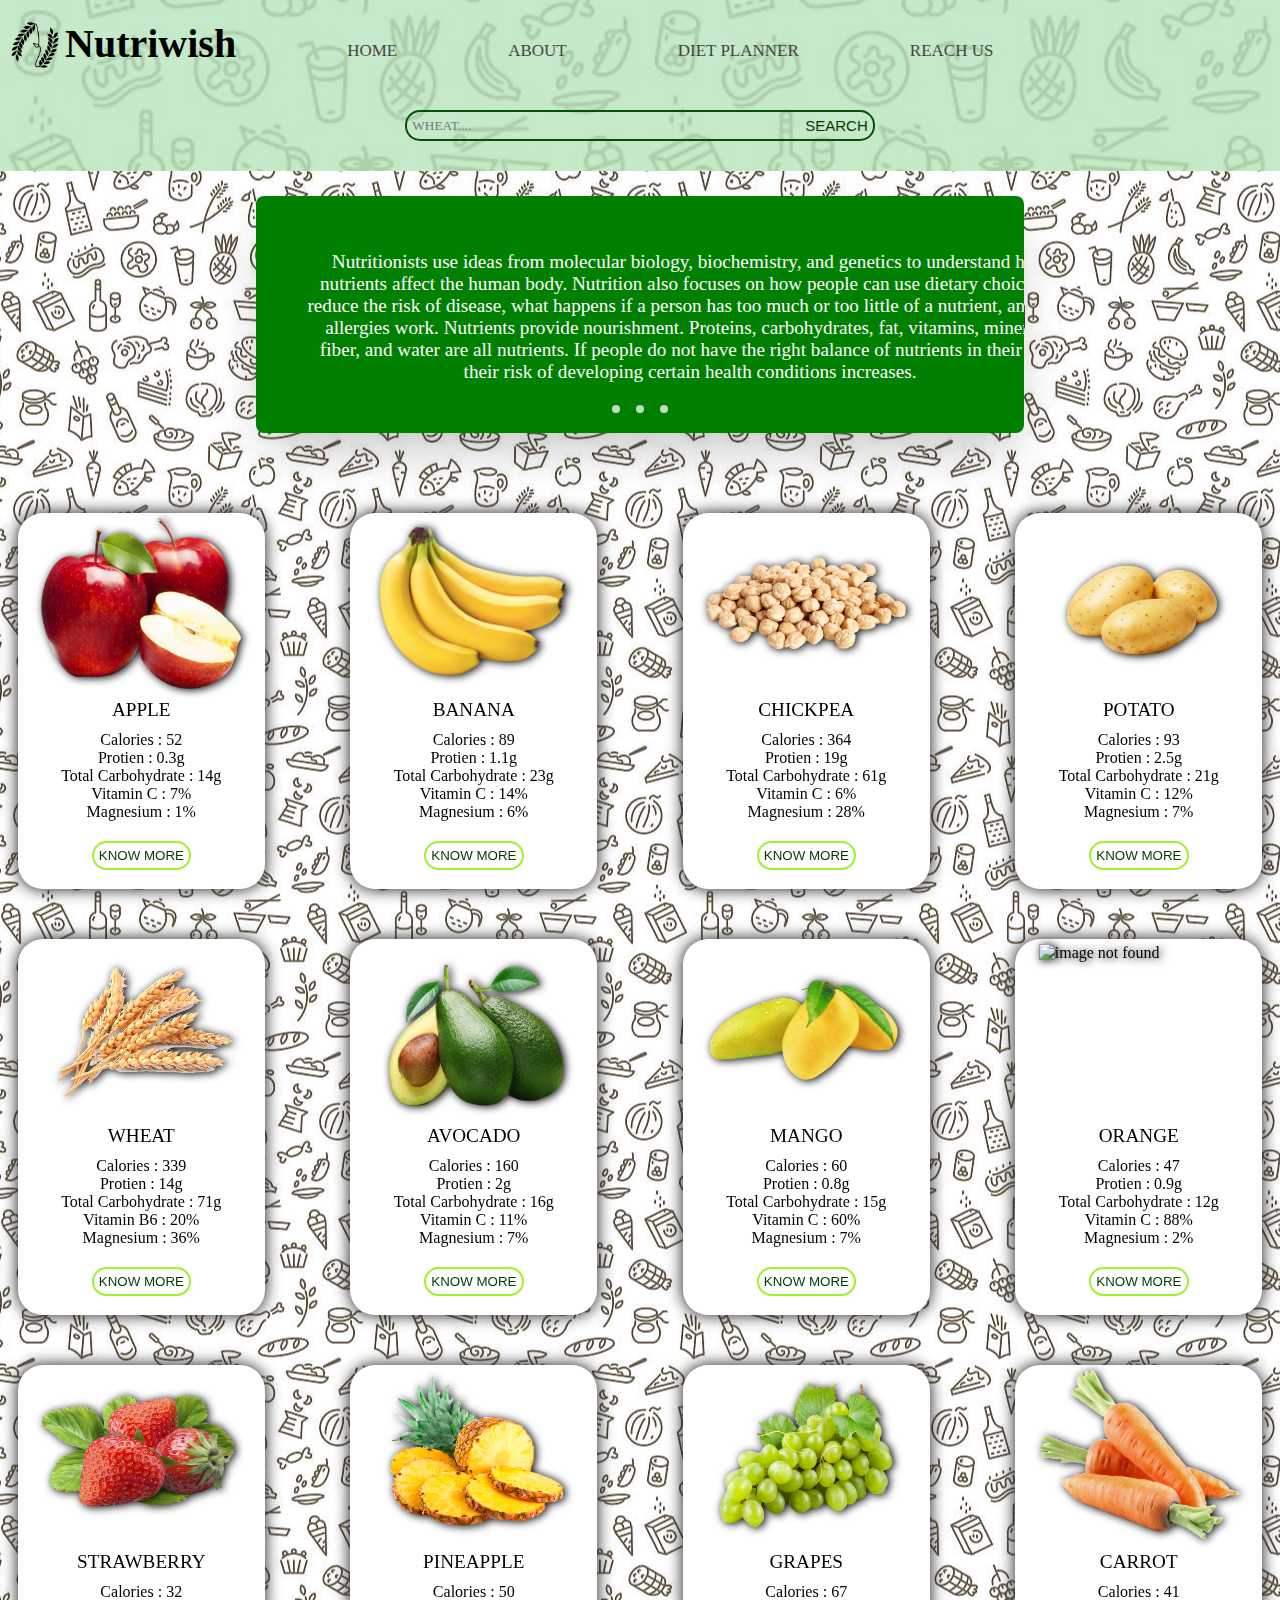
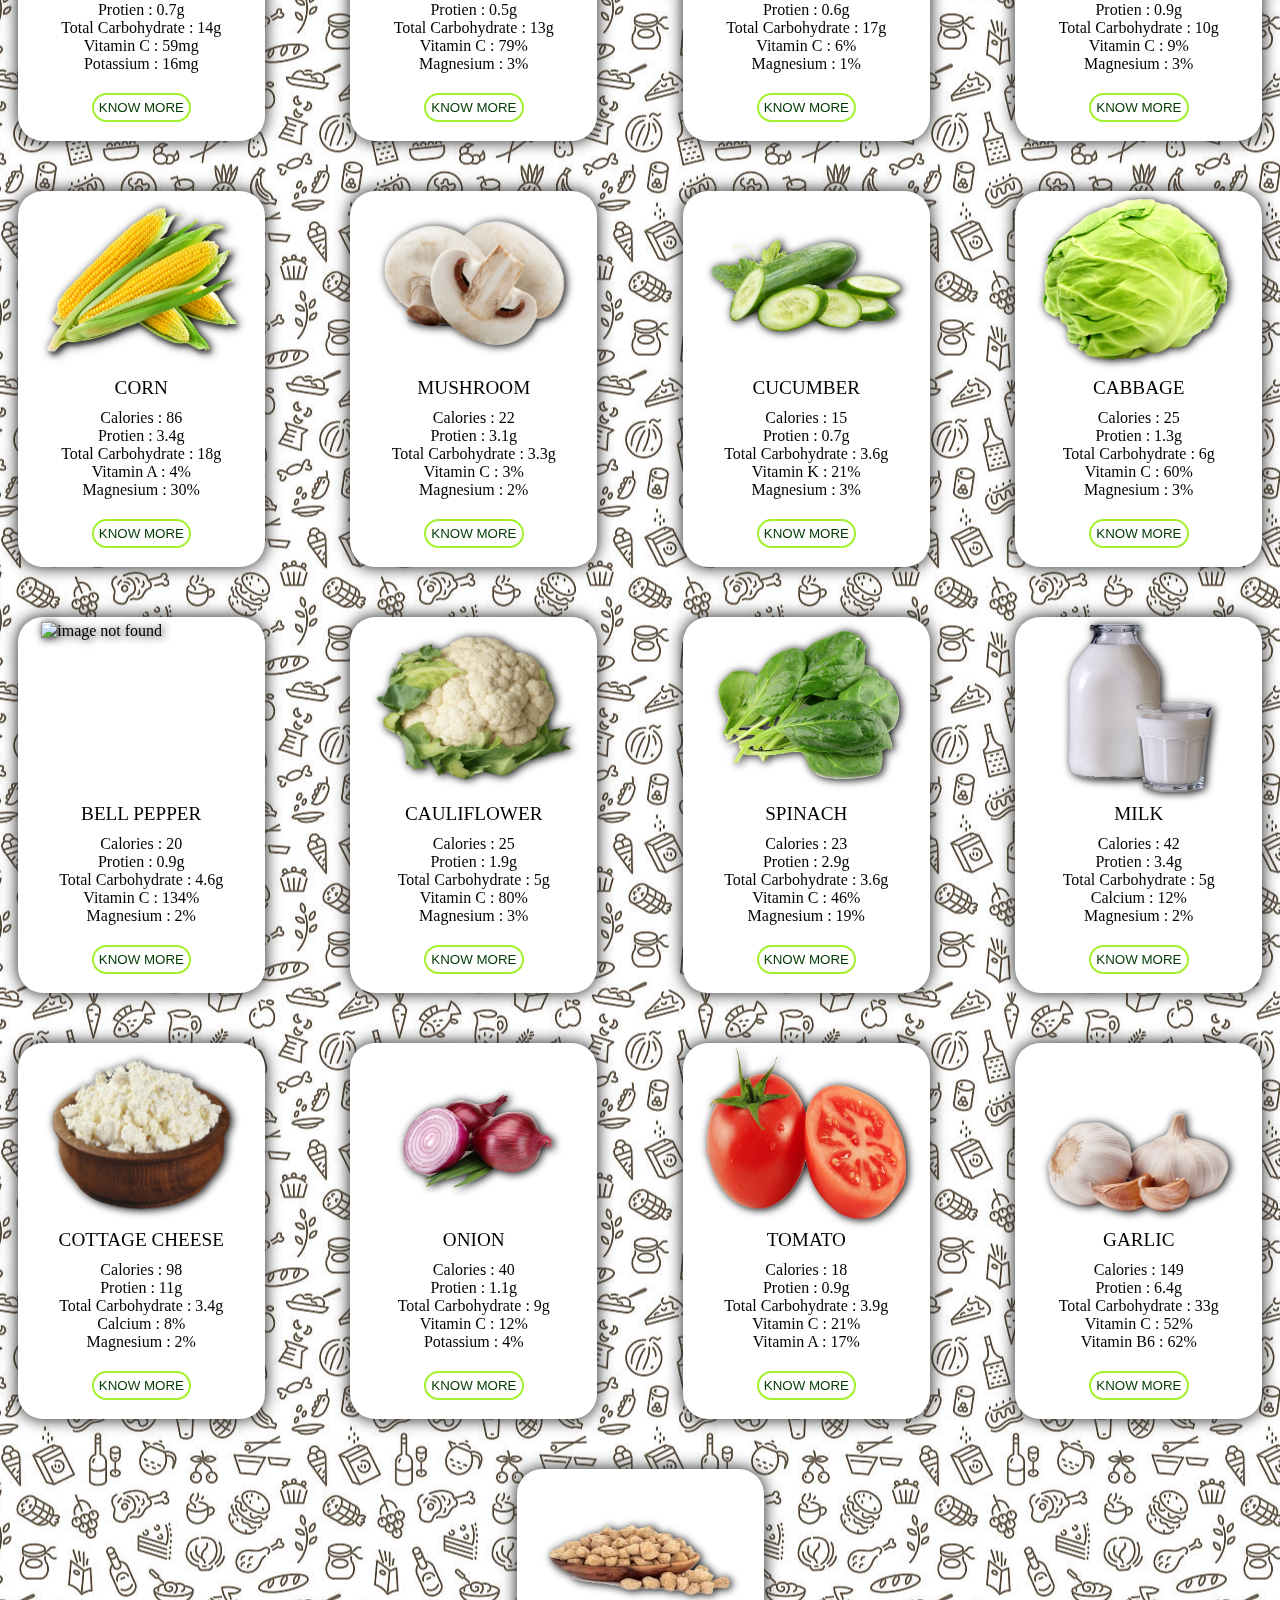
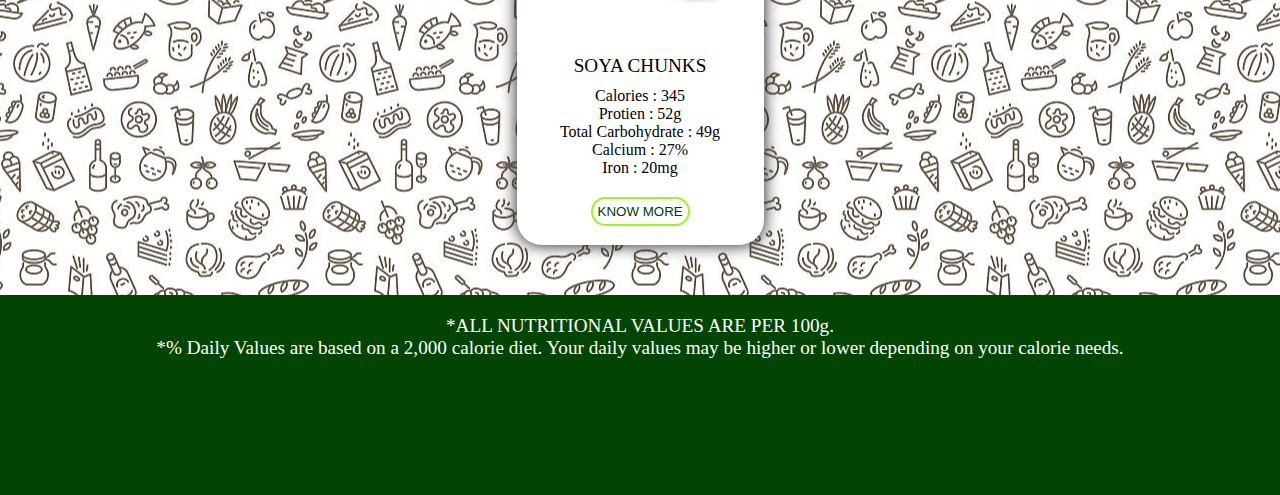
==== index.html @ e6dd4166 "first commit" ====
<!DOCTYPE html>
<html lang="en">

<head>
    <title>Nutriwish</title>
    <link rel="stylesheet" href="style.css">
</head>

<body>
    <div class="header">
        <div class="header-div">
            <div class="nutri-div">
                <img class="nutri-logo" src="nutri2.png">
                <h1 class="nutriwish-h">
                    Nutriwish
                </h1>
            </div>
            <div class="menu">
                <nav>
                    <ul class="top">
                        <li class="top1"><a href="#">HOME</a></li>
                        <li class="top1"><a href="about.html" target="_blank">ABOUT</a></li>
                        <li class="top1"><a href="#">DIET PLANNER</a></li>
                        <li class="top1"><a href="#">REACH US</a></li>
                    </ul>
                </nav>
            </div>
        </div>

        <div class="search">
            <input class="srch" maxlength="50" size="50" type="text" name="" placeholder="WHEAT....">
            <a href="#"><button class="btn">SEARCH</button></a>
        </div>
    </div>
    <section class="container">
        <div class="slider-wrapper">
            <div class="slider">
                <div class="slide" id="slide-1">
                    <p>Nutritionists use ideas from molecular biology, biochemistry, and genetics to understand how
                        nutrients affect the human body.
                        Nutrition also focuses on how people can use dietary choices to reduce the risk of disease, what
                        happens if a person has too much or too little of a nutrient, and how allergies work.
                        Nutrients provide nourishment. Proteins, carbohydrates, fat, vitamins, minerals, fiber, and
                        water are all nutrients. If people do not have the right balance of nutrients in their diet,
                        their risk of developing certain health conditions increases.

                    </p>
                </div>
                <div class="slide" id="slide-2">
                    <p>
                        Proteins consist of amino acids, which are organic compounds that occur naturally.
                        There are 20 amino acids. Some of these are essentialTrusted Source, which means people need to
                        obtain them from food. The body can make the others.
                        Some foods provide complete protein, which means they contain all the essential amino acids the
                        body needs. Other foods contain various combinations of amino acids.
                        Most plant-based foods do not contain complete protein, so a person who follows a vegan diet
                        needs to eat a range of foods throughout the day that provides the essential amino acids.

                    </p>
                </div>
                <div class="slide" id="slide-3">
                    <p>
                        Potassium is an electrolyte. It enables the kidneys, the heart, the muscles, and the nerves to
                        work properly. The 2015-2020 Dietary Guidelines for Americans recommend that adults consume
                        4,700 milligramsTrusted Source (mg) of potassium each day.
                        Too little can lead to high blood pressure, stroke, and kidney stones.
                        Too much may be harmful to people with kidney disease.
                        Avocados, coconut water, bananas, dried fruit, squash, beans, and lentils are good sources.


                    </p>
                </div>
            </div>
            <div class="slider-nav">
                <a href="#slide-1"></a>
                <a href="#slide-2"></a>
                <a href="#slide-3"></a>
            </div>
        </div>
    </section>
    <div class="format">
        <div class="item">
            <div class="apple">
                <img class="image" src="apple.png" alt="image not found" width="200px">
                <p>APPLE</p>
                <ul>
                    <li>Calories : 52</li>
                    <li>Protien : 0.3g</li>
                    <li>Total Carbohydrate : 14g</li>
                    <li>Vitamin C : 7%</li>
                    <li>Magnesium : 1%</li>
                </ul>
                <a href="https://fdc.nal.usda.gov/" target="_blank"><button class="knowmore">KNOW MORE</button></a>
            </div>
        </div>
        <div class="item">
            <div class="apple">
                <img class="image" src="banana.png" alt="image not found" width="200px">
                <p>BANANA</p>
                <ul>
                    <li>Calories : 89</li>
                    <li>Protien : 1.1g</li>
                    <li>Total Carbohydrate : 23g</li>
                    <li>Vitamin C : 14%</li>
                    <li>Magnesium : 6%</li>
                </ul>
                <a href="https://fdc.nal.usda.gov/" target="_blank"><button class="knowmore">KNOW MORE</button></a>
            </div>
        </div>
        <div class="item">
            <div class="apple">
                <img class="image" src="chickpeas.png" alt="image not found" width="200px">
                <p>CHICKPEA</p>
                <ul>
                    <li>Calories : 364</li>
                    <li>Protien : 19g</li>
                    <li>Total Carbohydrate : 61g</li>
                    <li>Vitamin C : 6%</li>
                    <li>Magnesium : 28%</li>
                </ul>
                <a href="https://fdc.nal.usda.gov/" target="_blank"><button class="knowmore">KNOW MORE</button></a>
            </div>
        </div>
        <div class="item">
            <div class="apple">
                <img class="image" src="potato.png" alt="image not found" width="200px">
                <p>POTATO</p>
                <ul>
                    <li>Calories : 93</li>
                    <li>Protien : 2.5g</li>
                    <li>Total Carbohydrate : 21g</li>
                    <li>Vitamin C : 12%</li>
                    <li>Magnesium : 7%</li>
                </ul>
                <a href="https://fdc.nal.usda.gov/" target="_blank"><button class="knowmore">KNOW MORE</button></a>
            </div>
        </div>
        <div class="item">
            <div class="apple">
                <img class="image" src="wheat.png" alt="image not found" width="200px">
                <p>WHEAT</p>
                <ul>
                    <li>Calories : 339</li>
                    <li>Protien : 14g</li>
                    <li>Total Carbohydrate : 71g</li>
                    <li>Vitamin B6 : 20%</li>
                    <li>Magnesium : 36%</li>
                </ul>
                <a href="https://fdc.nal.usda.gov/" target="_blank"><button class="knowmore">KNOW MORE</button></a>
            </div>
        </div>
        <div class="item">
            <div class="apple">
                <img class="image" src="avocado.png" alt="image not found" width="200px">
                <p>AVOCADO</p>
                <ul>
                    <li>Calories : 160</li>
                    <li>Protien : 2g</li>
                    <li>Total Carbohydrate : 16g</li>
                    <li>Vitamin C : 11%</li>
                    <li>Magnesium : 7%</li>
                </ul>
                <a href="https://fdc.nal.usda.gov/" target="_blank"><button class="knowmore">KNOW MORE</button></a>
            </div>
        </div>
        <div class="item">
            <div class="apple">
                <img class="image" src="mango.png" alt="image not found" width="200px">
                <p>MANGO</p>
                <ul>
                    <li>Calories : 60</li>
                    <li>Protien : 0.8g</li>
                    <li>Total Carbohydrate : 15g</li>
                    <li>Vitamin C : 60%</li>
                    <li>Magnesium : 7%</li>
                </ul>
                <a href="https://fdc.nal.usda.gov/" target="_blank"><button class="knowmore">KNOW MORE</button></a>
            </div>
        </div>
        <div class="item">
            <div class="apple">
                <img class="image" src="orange.png" alt="image not found" width="200px">
                <p>ORANGE</p>
                <ul>
                    <li>Calories : 47</li>
                    <li>Protien : 0.9g</li>
                    <li>Total Carbohydrate : 12g</li>
                    <li>Vitamin C : 88%</li>
                    <li>Magnesium : 2%</li>
                </ul>
                <a href="https://fdc.nal.usda.gov/" target="_blank"><button class="knowmore">KNOW MORE</button></a>
            </div>
        </div>
        <div class="item">
            <div class="apple">
                <img class="image" src="strawberry.png" alt="image not found" width="200px">
                <p>STRAWBERRY</p>
                <ul>
                    <li>Calories : 32</li>
                    <li>Protien : 0.7g</li>
                    <li>Total Carbohydrate : 14g</li>
                    <li>Vitamin C : 59mg</li>
                    <li>Potassium : 16mg</li>
                </ul>
                <a href="https://fdc.nal.usda.gov/" target="_blank"><button class="knowmore">KNOW MORE</button></a>
            </div>
        </div>
        <div class="item">
            <div class="apple">
                <img class="image" src="pineapple.png" alt="image not found" width="200px">
                <p>PINEAPPLE</p>
                <ul>
                    <li>Calories : 50</li>
                    <li>Protien : 0.5g</li>
                    <li>Total Carbohydrate : 13g</li>
                    <li>Vitamin C : 79%</li>
                    <li>Magnesium : 3%</li>
                </ul>
                <a href="https://fdc.nal.usda.gov/" target="_blank"><button class="knowmore">KNOW MORE</button></a>
            </div>
        </div>
        <div class="item">
            <div class="apple">
                <img class="image" src="grapes.png" alt="image not found" width="200px">
                <p>GRAPES</p>
                <ul>
                    <li>Calories : 67</li>
                    <li>Protien : 0.6g</li>
                    <li>Total Carbohydrate : 17g</li>
                    <li>Vitamin C : 6%</li>
                    <li>Magnesium : 1%</li>
                </ul>
                <a href="https://fdc.nal.usda.gov/" target="_blank"><button class="knowmore">KNOW MORE</button></a>
            </div>
        </div>
        <div class="item">
            <div class="apple">
                <img class="image" src="carrot.png" alt="image not found" width="200px">
                <p>CARROT</p>
                <ul>
                    <li>Calories : 41</li>
                    <li>Protien : 0.9g</li>
                    <li>Total Carbohydrate : 10g</li>
                    <li>Vitamin C : 9%</li>
                    <li>Magnesium : 3%</li>
                </ul>
                <a href="https://fdc.nal.usda.gov/" target="_blank"><button class="knowmore">KNOW MORE</button></a>
            </div>
        </div>
        <div class="item">
            <div class="apple">
                <img class="image" src="corn.png" alt="image not found" width="200px">
                <p>CORN</p>
                <ul>
                    <li>Calories : 86</li>
                    <li>Protien : 3.4g</li>
                    <li>Total Carbohydrate : 18g</li>
                    <li>Vitamin A : 4%</li>
                    <li>Magnesium : 30%</li>
                </ul>
                <a href="https://fdc.nal.usda.gov/" target="_blank"><button class="knowmore">KNOW MORE</button></a>
            </div>
        </div>
        <div class="item">
            <div class="apple">
                <img class="image" src="mushroom.png" alt="image not found" width="200px">
                <p>MUSHROOM</p>
                <ul>
                    <li>Calories : 22</li>
                    <li>Protien : 3.1g</li>
                    <li>Total Carbohydrate : 3.3g</li>
                    <li>Vitamin C : 3%</li>
                    <li>Magnesium : 2%</li>
                </ul>
                <a href="https://fdc.nal.usda.gov/" target="_blank"><button class="knowmore">KNOW MORE</button></a>
            </div>
        </div>
        <div class="item">
            <div class="apple">
                <img class="image" src="cucumber.png" alt="image not found" width="200px">
                <p>CUCUMBER</p>
                <ul>
                    <li>Calories : 15</li>
                    <li>Protien : 0.7g</li>
                    <li>Total Carbohydrate : 3.6g</li>
                    <li>Vitamin K : 21%</li>
                    <li>Magnesium : 3%</li>
                </ul>
                <a href="https://fdc.nal.usda.gov/" target="_blank"><button class="knowmore">KNOW MORE</button></a>
            </div>
        </div>
        <div class="item">
            <div class="apple">
                <img class="image" src="cabbage.png" alt="image not found" width="200px">
                <p>CABBAGE</p>
                <ul>
                    <li>Calories : 25</li>
                    <li>Protien : 1.3g</li>
                    <li>Total Carbohydrate : 6g</li>
                    <li>Vitamin C : 60%</li>
                    <li>Magnesium : 3%</li>
                </ul>
                <a href="https://fdc.nal.usda.gov/" target="_blank"><button class="knowmore">KNOW MORE</button></a>
            </div>
        </div>
        <div class="item">
            <div class="apple">
                <img class="image" src="bellpepper.png" alt="image not found" width="200px">
                <p>BELL PEPPER</p>
                <ul>
                    <li>Calories : 20</li>
                    <li>Protien : 0.9g</li>
                    <li>Total Carbohydrate : 4.6g</li>
                    <li>Vitamin C : 134%</li>
                    <li>Magnesium : 2%</li>
                </ul>
                <a href="https://fdc.nal.usda.gov/" target="_blank"><button class="knowmore">KNOW MORE</button></a>
            </div>
        </div>
        <div class="item">
            <div class="apple">
                <img class="image" src="cauliflower.png" alt="image not found" width="200px">
                <p>CAULIFLOWER</p>
                <ul>
                    <li>Calories : 25</li>
                    <li>Protien : 1.9g</li>
                    <li>Total Carbohydrate : 5g</li>
                    <li>Vitamin C : 80%</li>
                    <li>Magnesium : 3%</li>
                </ul>
                <a href="https://fdc.nal.usda.gov/" target="_blank"><button class="knowmore">KNOW MORE</button></a>
            </div>
        </div>
        <div class="item">
            <div class="apple">
                <img class="image" src="spinach.png" alt="image not found" width="200px">
                <p>SPINACH</p>
                <ul>
                    <li>Calories : 23</li>
                    <li>Protien : 2.9g</li>
                    <li>Total Carbohydrate : 3.6g</li>
                    <li>Vitamin C : 46%</li>
                    <li>Magnesium : 19%</li>
                </ul>
                <a href="https://fdc.nal.usda.gov/" target="_blank"><button class="knowmore">KNOW MORE</button></a>
            </div>
        </div>
        <div class="item">
            <div class="apple">
                <img class="image" src="milk.png" alt="image not found" width="200px">
                <p>MILK</p>
                <ul>
                    <li>Calories : 42</li>
                    <li>Protien : 3.4g</li>
                    <li>Total Carbohydrate : 5g</li>
                    <li>Calcium : 12%</li>
                    <li>Magnesium : 2%</li>
                </ul>
                <a href="https://fdc.nal.usda.gov/" target="_blank"><button class="knowmore">KNOW MORE</button></a>
            </div>
        </div>
        <div class="item">
            <div class="apple">
                <img class="image" src="cottagecheese.png" alt="image not found" width="200px">
                <p>COTTAGE CHEESE</p>
                <ul>
                    <li>Calories : 98</li>
                    <li>Protien : 11g</li>
                    <li>Total Carbohydrate : 3.4g</li>
                    <li>Calcium : 8%</li>
                    <li>Magnesium : 2%</li>
                </ul>
                <a href="https://fdc.nal.usda.gov/" target="_blank"><button class="knowmore">KNOW MORE</button></a>
            </div>
        </div>
        <div class="item">
            <div class="apple">
                <img class="image" src="onion.png" alt="image not found" width="200px">
                <p>ONION</p>
                <ul>
                    <li>Calories : 40</li>
                    <li>Protien : 1.1g</li>
                    <li>Total Carbohydrate : 9g</li>
                    <li>Vitamin C : 12%</li>
                    <li>Potassium : 4%</li>
                </ul>
                <a href="https://fdc.nal.usda.gov/" target="_blank"><button class="knowmore">KNOW MORE</button></a>
            </div>
        </div>
        <div class="item">
            <div class="apple">
                <img class="image" src="tomato.png" alt="image not found" width="200px">
                <p>TOMATO</p>
                <ul>
                    <li>Calories : 18</li>
                    <li>Protien : 0.9g</li>
                    <li>Total Carbohydrate : 3.9g</li>
                    <li>Vitamin C : 21%</li>
                    <li>Vitamin A : 17%</li>
                </ul>
                <a href="https://fdc.nal.usda.gov/" target="_blank"><button class="knowmore">KNOW MORE</button></a>
            </div>
        </div>
        <div class="item">
            <div class="apple">
                <img class="image" src="garlic.png" alt="image not found" width="200px">
                <p>GARLIC</p>
                <ul>
                    <li>Calories : 149</li>
                    <li>Protien : 6.4g</li>
                    <li>Total Carbohydrate : 33g</li>
                    <li>Vitamin C : 52%</li>
                    <li>Vitamin B6 : 62%</li>
                </ul>
                <a href="https://fdc.nal.usda.gov/" target="_blank"><button class="knowmore">KNOW MORE</button></a>
            </div>
        </div>
        <div class="item">
            <div class="apple">
                <img class="image" src="soyachunks.png" alt="image not found" width="200px">
                <p>SOYA CHUNKS</p>
                <ul>
                    <li>Calories : 345</li>
                    <li>Protien : 52g</li>
                    <li>Total Carbohydrate : 49g</li>
                    <li>Calcium : 27%</li>
                    <li>Iron : 20mg</li>
                </ul>
                <a href="https://fdc.nal.usda.gov/" target="_blank"><button class="knowmore">KNOW MORE</button></a>
            </div>
        </div>
    </div>
    <footer class="end">
        <div>
            <p class="dv"> *ALL NUTRITIONAL VALUES ARE PER 100g. <br>
                *% Daily Values are based on a 2,000 calorie diet. Your daily values may be higher or
                lower depending on your calorie needs.</p>
        </div>

    </footer>
</body>

</html>
---- style.css ----
*{
    padding: 0;
    margin: 0;
}
.header{
    background: url(headerbg.jpg);
    /* background-image: linear-gradient(rgb(39, 223, 39),rgb(188, 246, 188)); */
    background-attachment: scroll;
    background-position: center;
    padding-bottom: 30px;
    
}


.header-div {
    display: flex;
    /* position: fixed; */
    align-items: center;
    justify-content: space-between;
    padding-top: 20PX;
    padding-left: 10px;
    /* background-color: rgb(231, 255, 196); */
    background-size: 10px;
    z-index: 10;

}

.nutri-div {
    display: flex;
    padding-bottom: 20px;
}

.nutri-logo {
    width: 50px;
    object-fit: contain;
    margin-right: 5px;
}

.nutriwish-h {
    margin: 0;
    font-size: 40px;

}

.menu {
    width: 5000px;
    float: left;
    height: 50px;
}

.top {
    float: left;
    display: flex;
    justify-content: center;
    align-items: center;

}

.top1 {
    list-style: none;
    margin-left: 111px;
    margin-top: 1px;
    font-size: 17px;
    transition: 20ms ease-in;
}

.top1:hover {
    transform: scale(1.2);
}

.top a {
    text-decoration: none;
    color: rgb(69, 69, 69);
    font-family: 'Lucida Sans';
    transition: 5ms ease-in-out;


}

.top a:hover {
    color: green;
}

.search {
    display: flex;
    justify-content: center;
    margin-top: 20px;
    

}

.srch {
    font-family: 'Times New Roman';
    background: transparent;
    padding: 5px;
    border: 2px solid rgb(1, 82, 5);
    border-right: none;
    border-top-left-radius: 15px;
    border-bottom-left-radius: 15px;

}

.btn {
    background: none;
    padding: 5px;
    border: 2px solid rgb(1, 82, 5);
    color: rgb(2, 59, 2);
    font-size: 15px;
    border-left: none;
    border-top-right-radius: 15px;
    border-bottom-right-radius: 15px;
}

.btn:hover {

    color: rgb(0, 255, 0);
    background-color: rgb(2, 68, 2);

}

.item {
    background-color: white;
    border-radius: 25px;
    width: 247px;
    height: 376px;
    position: relative;
    left: 0vw;
    top: 55px;
    bottom: 55px;
    box-shadow: 0px 0px 15px 1px rgb(47, 47, 47);
    transition: 80ms ease-in-out;
}

.item:hover {
    transform: scale(1.2);
}

.image {
    margin-left: auto;
    margin-right: auto;
    display: block;
    height: 19vh;
    padding: 5px;
    /* -webkit-filter: drop-shadow(5px 5px 5px black ); */
    filter: drop-shadow(2px 1px 4px black);
    transition: 1s ease-in-out;
}

.image:hover {
    transform: scale(1.1);

}

p {
    text-align: center;
    font-size: larger;
    margin-top: 5px;

}

ul {
    margin-top: 10px;
    list-style: none;
    text-align: center;
    

}

.format {
    display: flex;
    justify-content: space-around;
    flex-wrap: wrap;
    align-content: center;
    gap: 50px 50px;
}

/* top slider css */

#slide-1 {
    background-color: green;
    /* width: 856px;
    height: 168px; */
    /* position: relative;
    display: flex;
    justify-content: center; */
    /* margin-left: 250px;
    margin-right: 250px; */
    /* margin-top: 30px; */
    padding: 50px;
    /* border-radius: 50px;
    filter: drop-shadow(2px 1px 4px black); */


}

#slide-1 p {
    position: relative;
    color: white;
    text-align: center;
}

#slide-2 {
    background-color: rgb(54, 221, 54);
    /* width: 856px;
    height: 168px; */
    /* position: relative;
    display: flex;
    justify-content: center; */
    /* margin-left: 250px;
    margin-right: 250px; */
    /* margin-top: 30px; */
    padding: 50px;
    /* border-radius: 50px;
    filter: drop-shadow(2px 1px 4px black); */
}

#slide-2 p {
    position: relative;
    text-align: center;
}

#slide-3 {
    background-color: rgb(27, 72, 27);
    /* width: 856px;
    height: 168px; */
    /* position: relative;
    display: flex;
    justify-content: center; */
    /* margin-left: 250px;
    margin-right: 250px; */
    /* margin-top: 30px; */
    padding: 50px;
    /* border-radius: 50px;
    filter: drop-shadow(2px 1px 4px black);*/
}

#slide-3 p {
    position: relative;
    color: white;
    text-align: center;
}

.container {
    padding: 25px;
}

.slider-wrapper {
    position: relative;
    max-width: 48rem;
    margin: 0 auto;
}

.slider {
    display: flex;
    /* aspect-ratio: 16 / 9; */

    overflow-x: auto;
    scroll-snap-type: x mandatory;
    scroll-behavior: smooth;
    box-shadow: 0 1.5rem 3rem -0.75rem hsla(0, 0%, 0%, 0.25);
    border-radius: 0.5rem;
    -ms-overflow-style: none;
    /* Hide scrollbar IE and Edge */
    scrollbar-width: none;
    /* Hide scrollbar Firefox */
}

/* Hide scrollbar for Chrome, Safari and Opera */
.slider::-webkit-scrollbar {
    display: none;
}

.slider .slide {
    flex: 4 0 100%;
    /* scroll-snap-align: start; */
    /* object-fit: cover; */
}

.slider-nav {
    display: flex;
    column-gap: 1rem;
    position: absolute;
    bottom: 1.25rem;
    left: 50%;
    transform: translateX(-50%);
    z-index: 1;
}

.slider-nav a {
    width: 0.5rem;
    height: 0.5rem;
    border-radius: 50%;
    background-color: #fff;
    opacity: 0.75;
    transition: opacity ease 250ms;
}

.slider-nav a:hover {
    opacity: 1;
}

.knowmore {
    background: none;
    padding: 5px;
    border: 2px solid rgb(162, 241, 44);
    color: rgb(2, 59, 2);
    border-radius: 25px;
    position: relative;
    left: 30%;
    top: 20px;
}
.knowmore:hover{
    color: white;
    background-color: rgb(4, 56, 4);
    border: none;
}

.end {
    background-color: rgb(2, 69, 2);
    position: relative;
    top: 100px;
    width: 100%;
    height: 200px;
}
.dv{
    color: white;
    text-align: center;
    position: relative;
    top: 20px;
}

body{
    
    background-image: url(background.jpg);
    background-attachment: scroll;
    background-position: center;
}
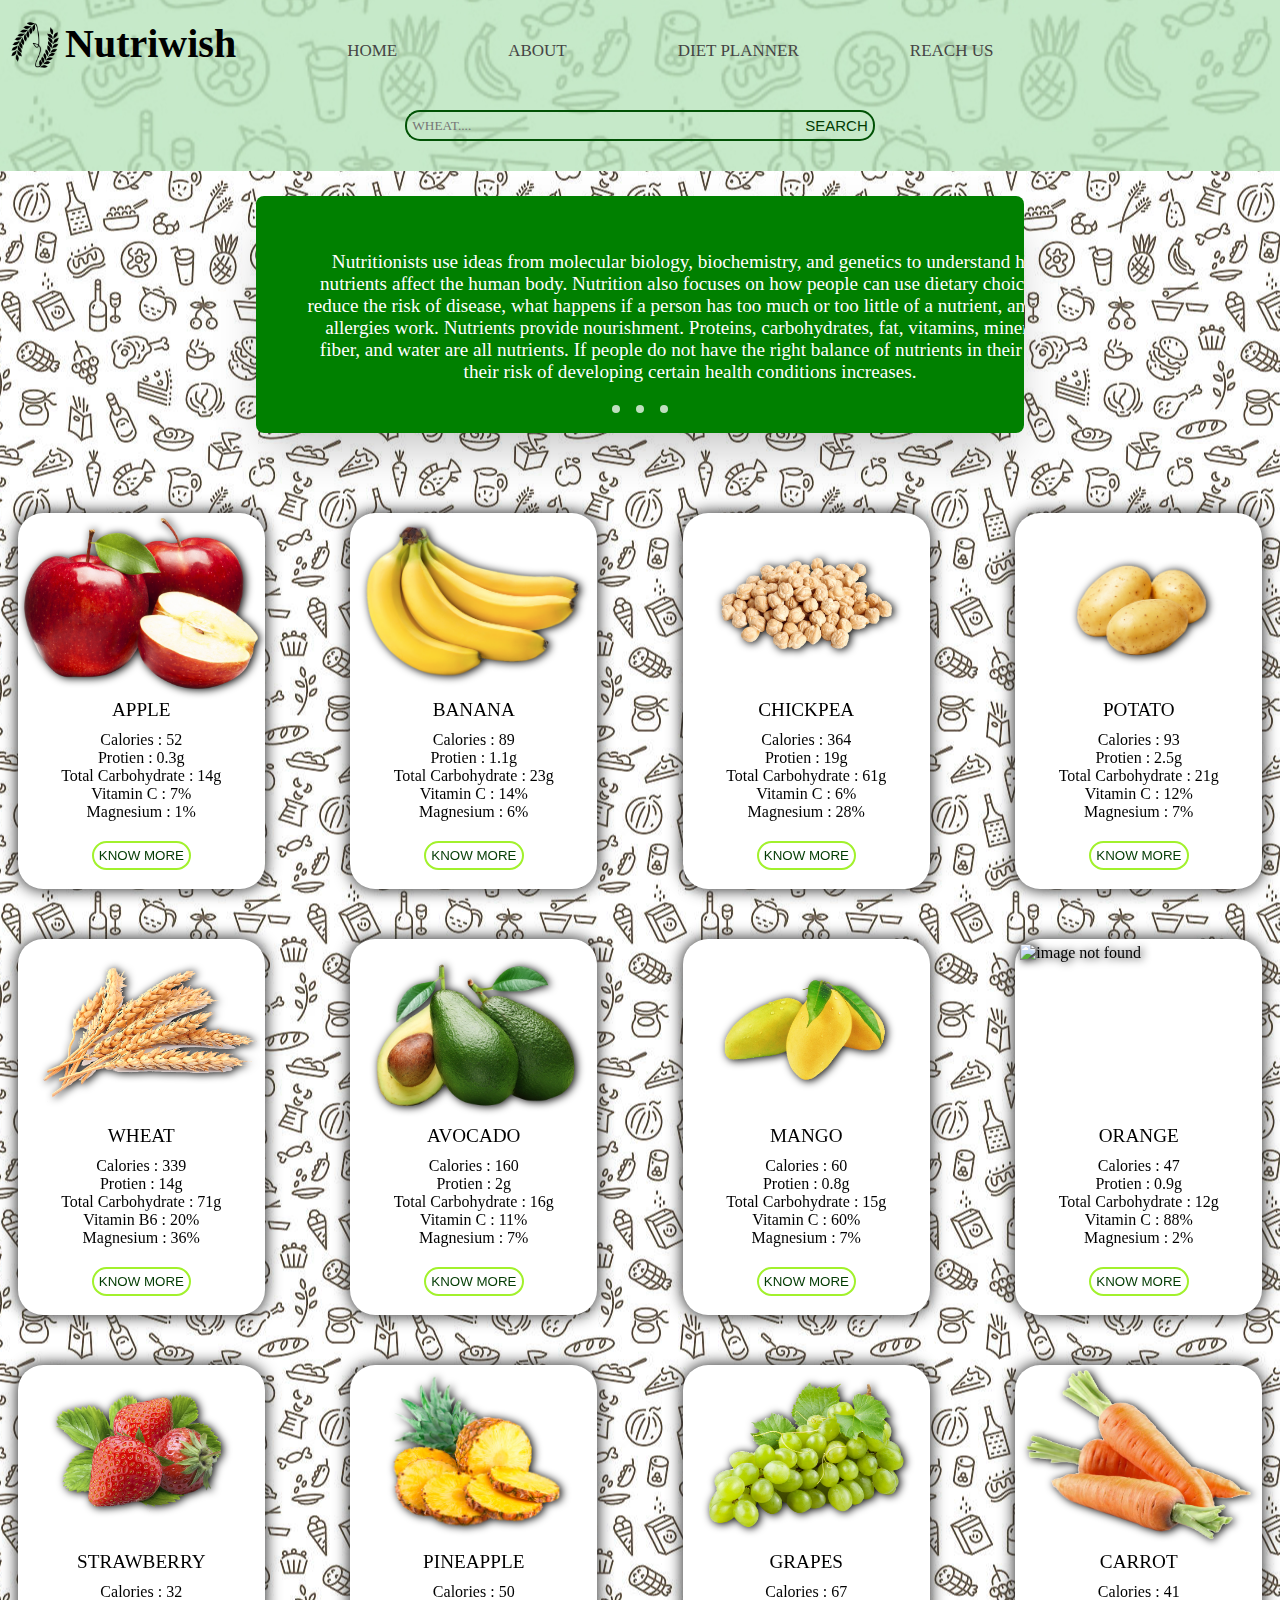
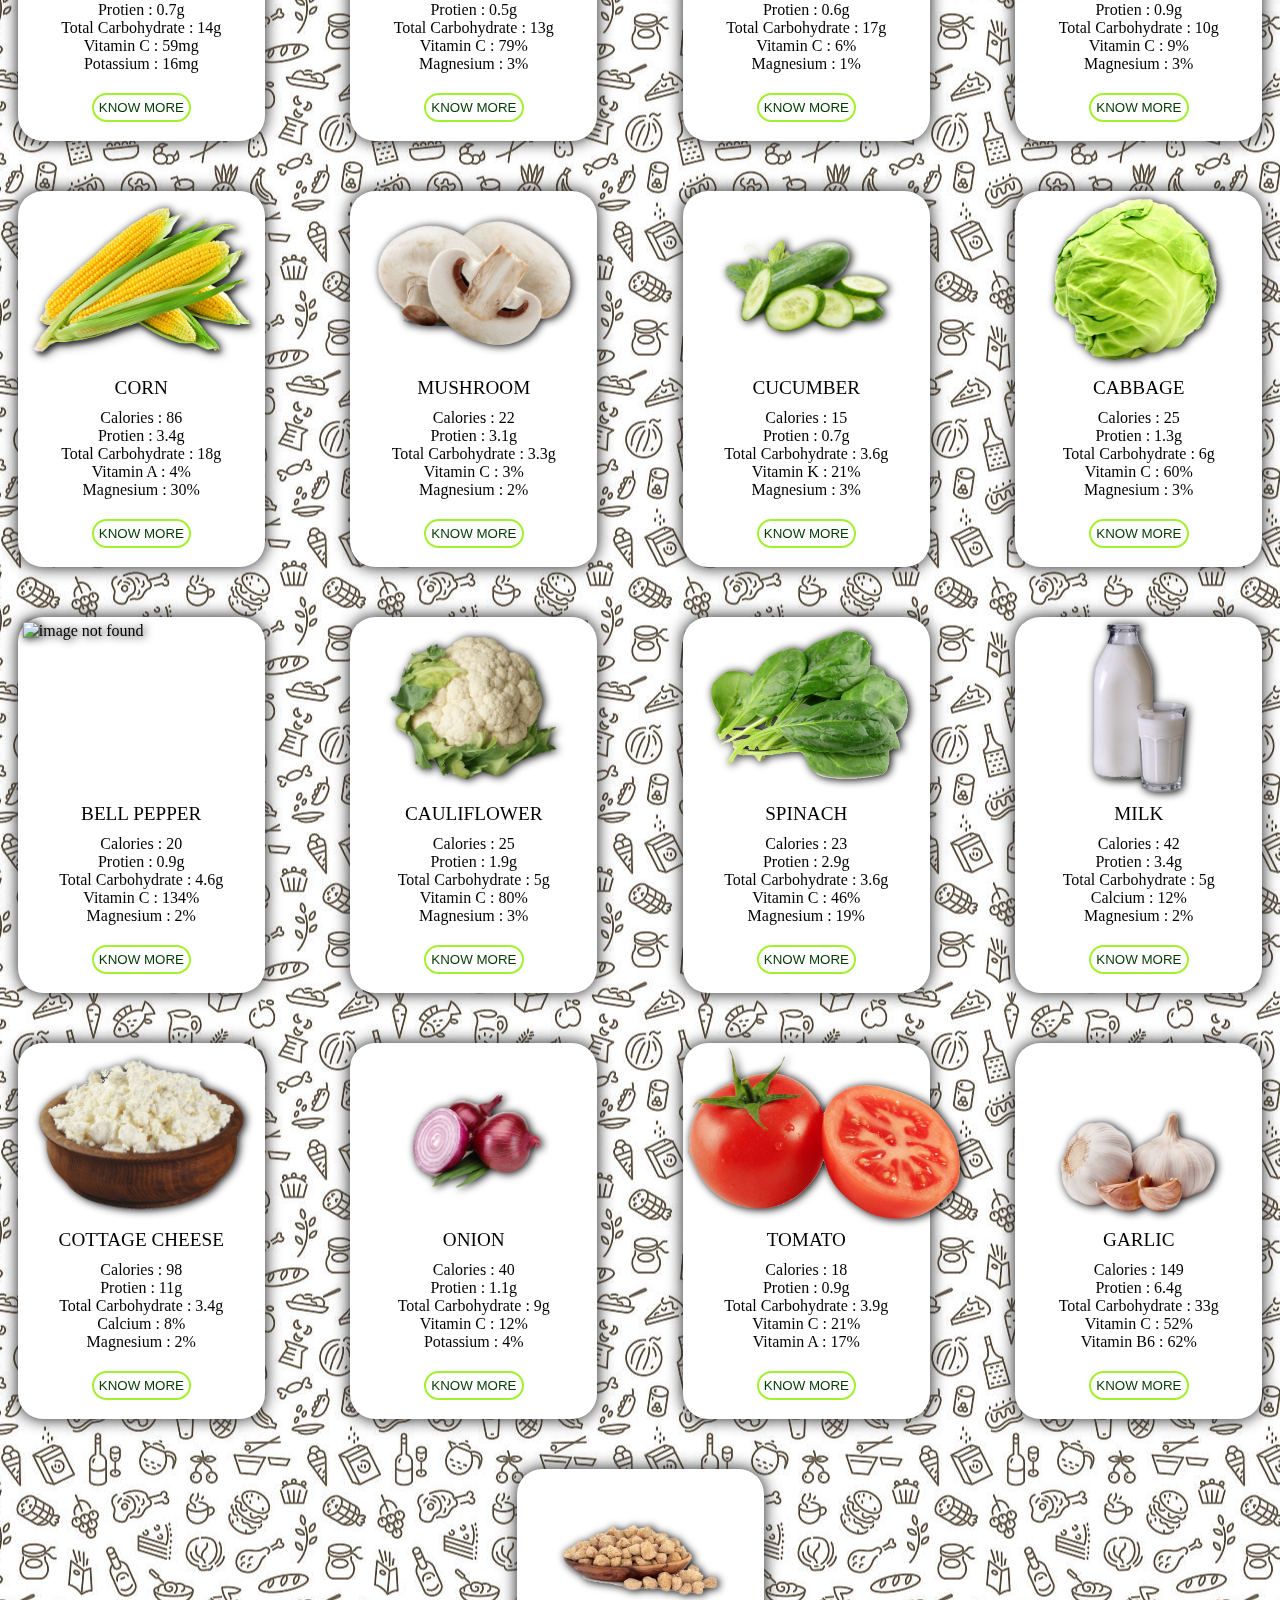
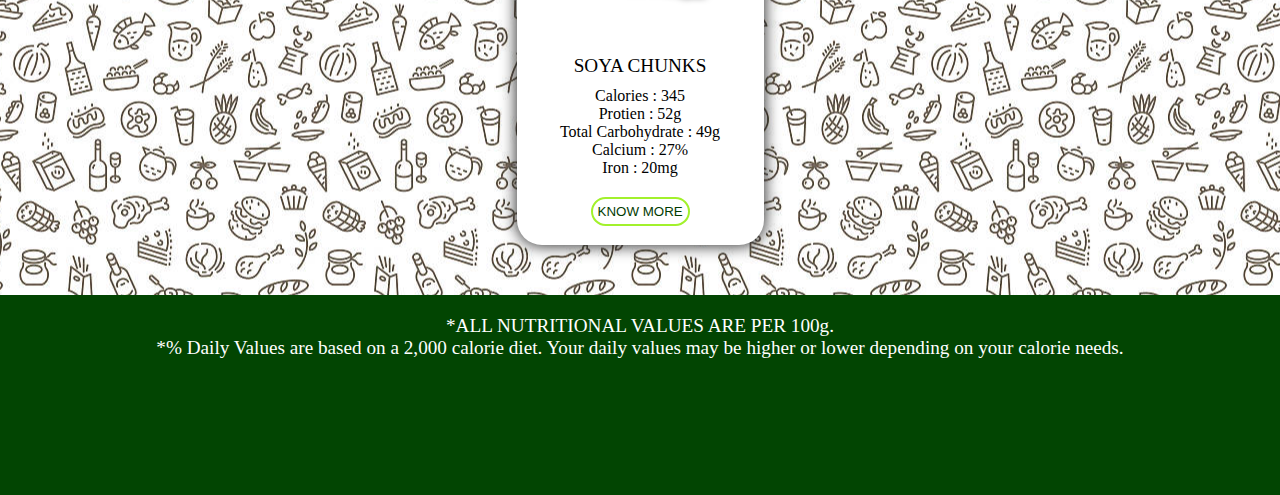
==== commit 8d14a017: "image size updated" ====
--- a/index.html
+++ b/index.html
@@ -1,5 +1,6 @@
 <!DOCTYPE html>
 <html lang="en">
+    <meta name="viewport" content="width=device-width, initial-scale=1.0">
 
 <head>
     <title>Nutriwish</title>
--- a/style.css
+++ b/style.css
@@ -4,7 +4,6 @@
 }
 .header{
     background: url(headerbg.jpg);
-    /* background-image: linear-gradient(rgb(39, 223, 39),rgb(188, 246, 188)); */
     background-attachment: scroll;
     background-position: center;
     padding-bottom: 30px;
@@ -51,6 +50,7 @@
 .top {
     float: left;
     display: flex;
+    flex-wrap: wrap;
     justify-content: center;
     align-items: center;
 
@@ -140,6 +140,7 @@
     margin-right: auto;
     display: block;
     height: 19vh;
+    width: auto;
     padding: 5px;
     /* -webkit-filter: drop-shadow(5px 5px 5px black ); */
     filter: drop-shadow(2px 1px 4px black);
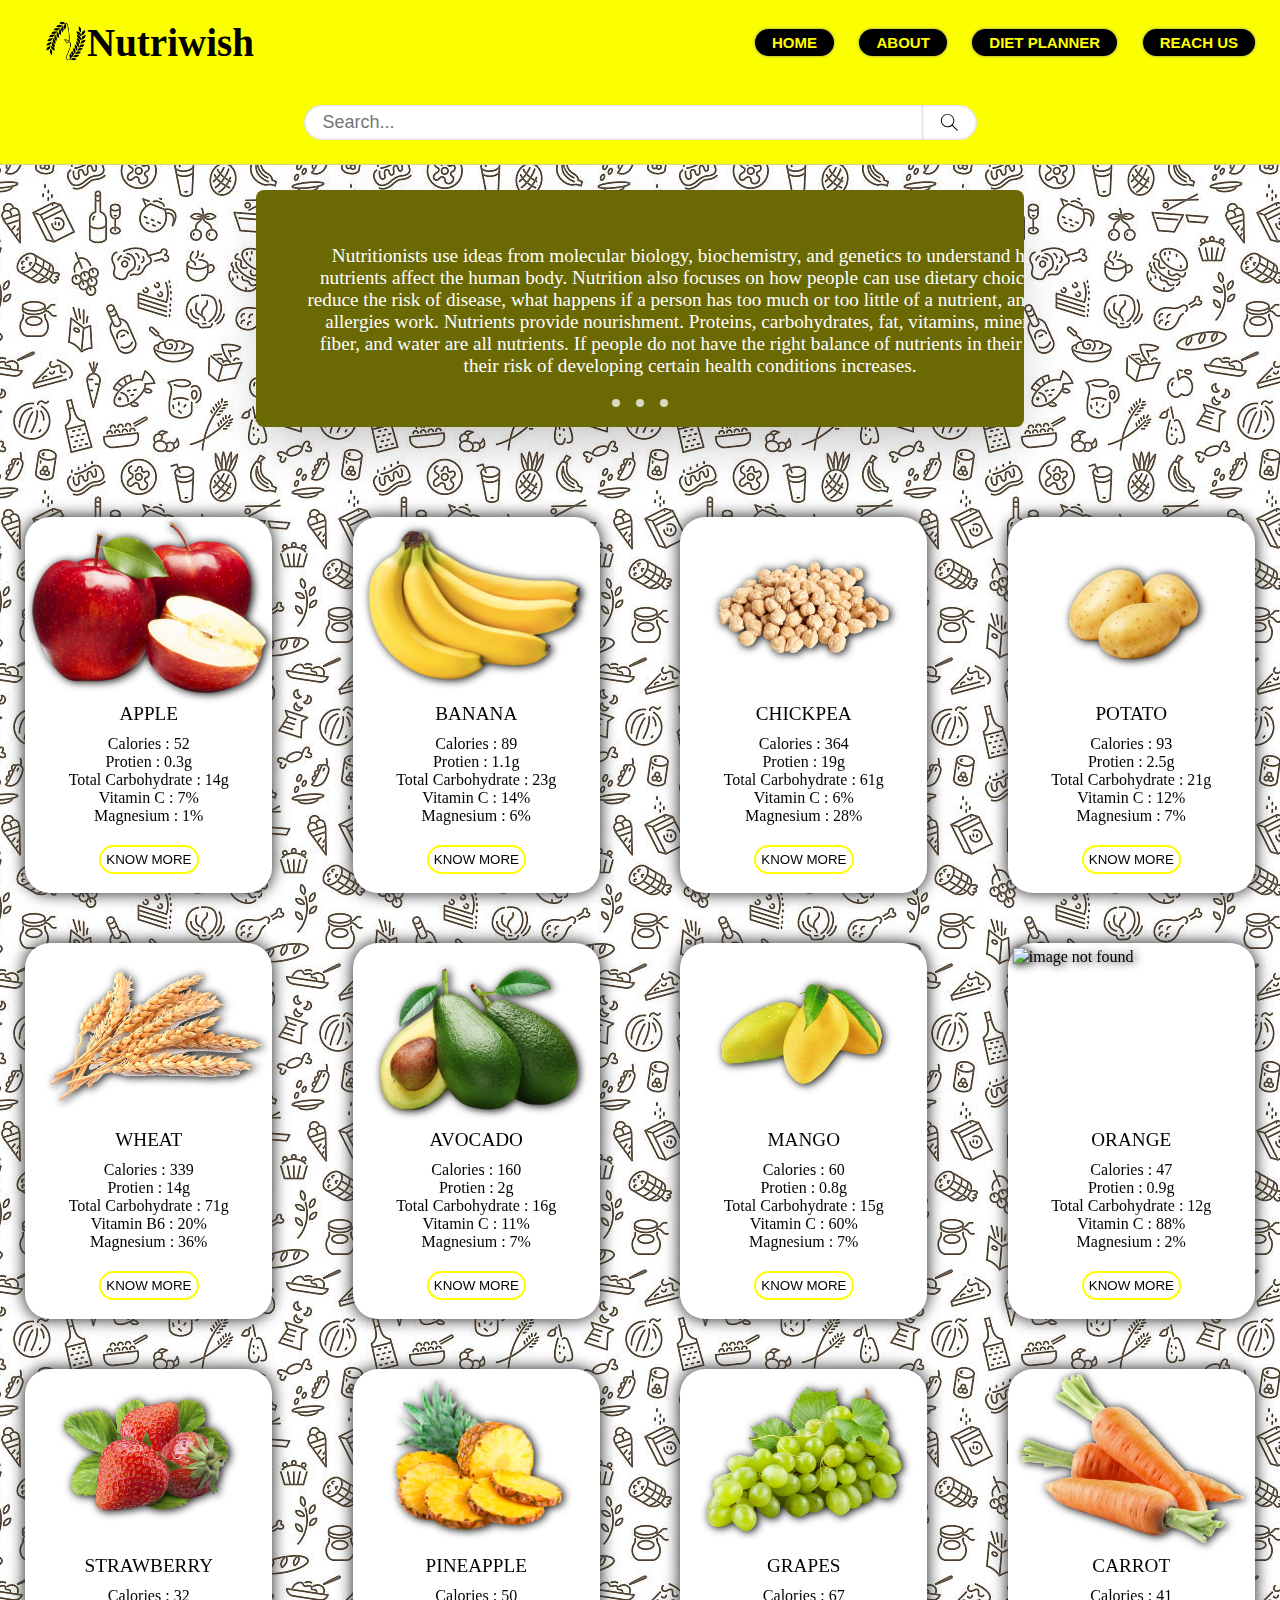
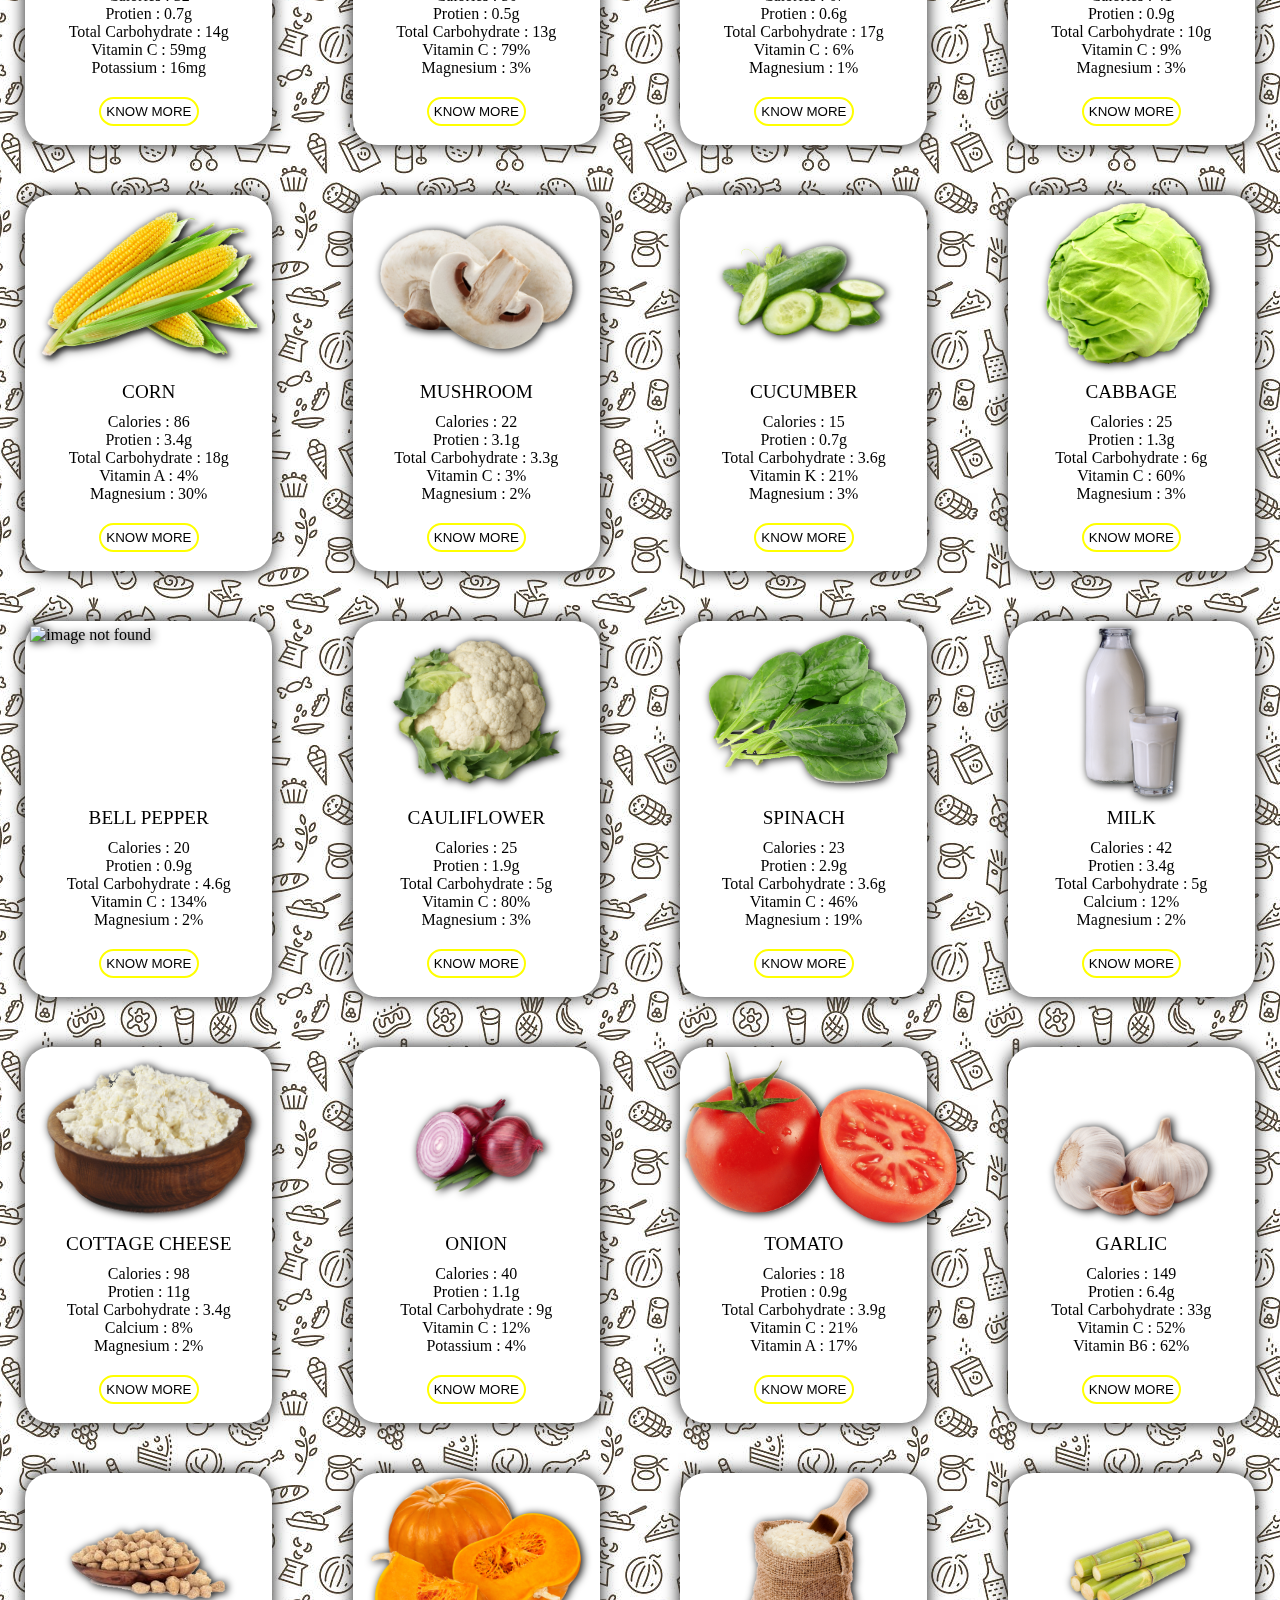
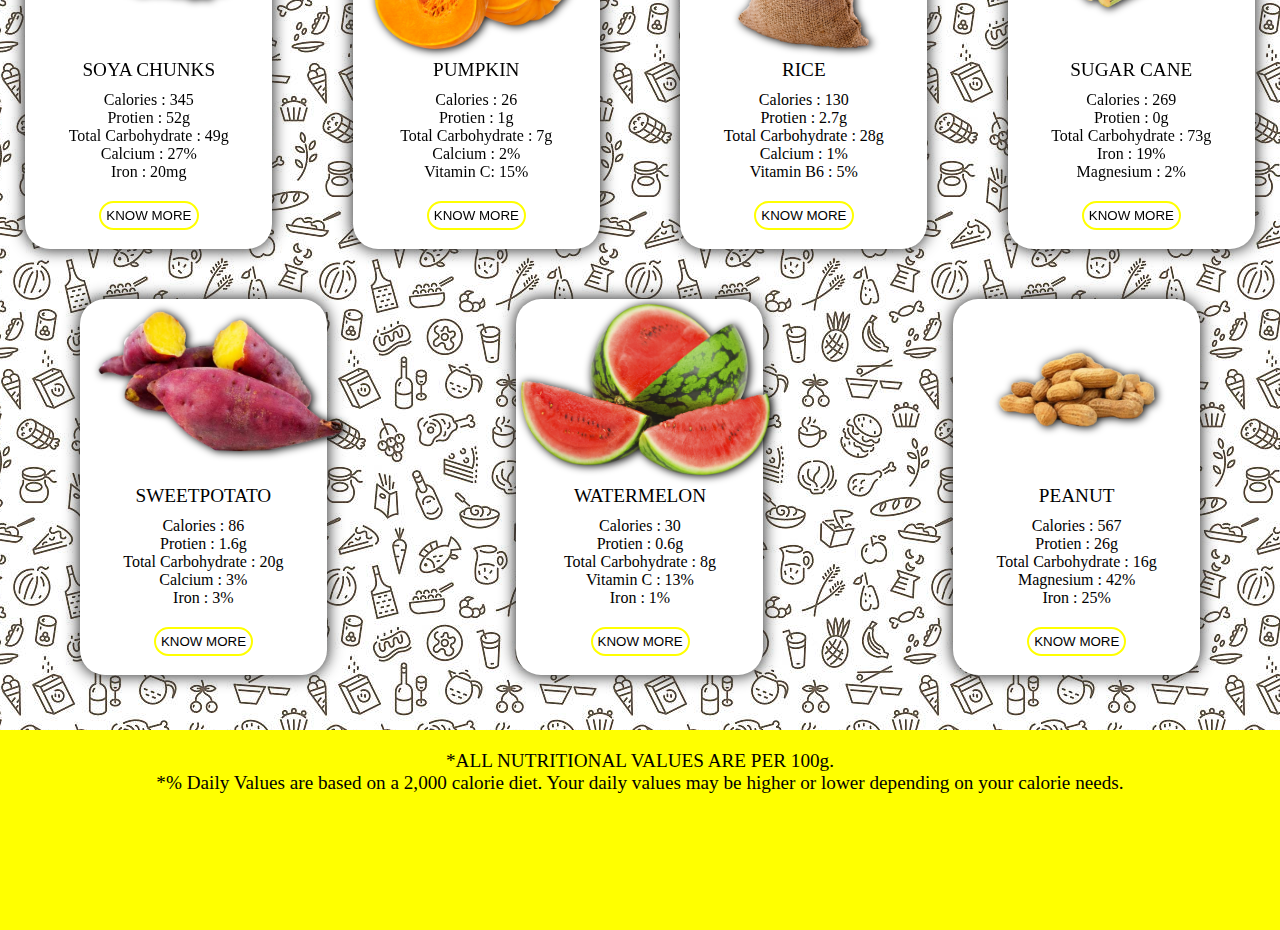
==== commit a81a6632: "a major update" ====
--- a/index.html
+++ b/index.html
@@ -1,38 +1,41 @@
 <!DOCTYPE html>
 <html lang="en">
-    <meta name="viewport" content="width=device-width, initial-scale=1.0">
+<meta name="viewport" content="width=device-width, initial-scale=1.0">
 
 <head>
     <title>Nutriwish</title>
     <link rel="stylesheet" href="style.css">
+
 </head>
 
 <body>
-    <div class="header">
-        <div class="header-div">
-            <div class="nutri-div">
-                <img class="nutri-logo" src="nutri2.png">
-                <h1 class="nutriwish-h">
-                    Nutriwish
-                </h1>
-            </div>
-            <div class="menu">
-                <nav>
-                    <ul class="top">
-                        <li class="top1"><a href="#">HOME</a></li>
-                        <li class="top1"><a href="about.html" target="_blank">ABOUT</a></li>
-                        <li class="top1"><a href="#">DIET PLANNER</a></li>
-                        <li class="top1"><a href="#">REACH US</a></li>
-                    </ul>
-                </nav>
-            </div>
-        </div>
-
-        <div class="search">
-            <input class="srch" maxlength="50" size="50" type="text" name="" placeholder="WHEAT....">
-            <a href="#"><button class="btn">SEARCH</button></a>
+    <div class="header-div">
+        <div class="web-name">
+            <img class="web-logo" src="nutri2.png">
+            <p class="web-nam">
+                Nutriwish
+            </p>
+        </div>
+        <div class="home-div">
+            <button class="home-button"><a href="index.html">
+                    HOME
+                </a></button>
+            <button class="home-button"><a href="about.html" >
+                    ABOUT
+                </a></button>
+            <button class="home-button"><a href="diet_planner.html">
+                    DIET PLANNER
+                </a> </button>
+            <button class="home-button"><a href="reach_uss.html">
+                    REACH US
+                </a></button>
         </div>
     </div>
+    <div class="srch-div">
+        <input type="text" class="srch-bar" placeholder="Search...">
+        <img class="srch-logo" src="search.svg">
+    </div>
+
     <section class="container">
         <div class="slider-wrapper">
             <div class="slider">
@@ -430,6 +433,90 @@
                 <a href="https://fdc.nal.usda.gov/" target="_blank"><button class="knowmore">KNOW MORE</button></a>
             </div>
         </div>
+        <div class="item">
+            <div class="apple">
+                <img class="image" src="pumpkin.png" alt="image not found" width="200px">
+                <p>PUMPKIN</p>
+                <ul>
+                    <li>Calories : 26</li>
+                    <li>Protien : 1g</li>
+                    <li>Total Carbohydrate : 7g</li>
+                    <li>Calcium : 2%</li>
+                    <li>Vitamin C: 15%</li>
+                </ul>
+                <a href="https://fdc.nal.usda.gov/" target="_blank"><button class="knowmore">KNOW MORE</button></a>
+            </div>
+        </div>
+        <div class="item">
+            <div class="apple">
+                <img class="image" src="rice.png" alt="image not found" width="200px">
+                <p>RICE</p>
+                <ul>
+                    <li>Calories : 130</li>
+                    <li>Protien : 2.7g</li>
+                    <li>Total Carbohydrate : 28g</li>
+                    <li>Calcium : 1%</li>
+                    <li>Vitamin B6 : 5%</li>
+                </ul>
+                <a href="https://fdc.nal.usda.gov/" target="_blank"><button class="knowmore">KNOW MORE</button></a>
+            </div>
+        </div>
+        <div class="item">
+            <div class="apple">
+                <img class="image" src="sugarcane.png" alt="image not found" width="200px">
+                <p>SUGAR CANE</p>
+                <ul>
+                    <li>Calories : 269</li>
+                    <li>Protien : 0g</li>
+                    <li>Total Carbohydrate : 73g</li>
+                    <li>Iron : 19%</li>
+                    <li>Magnesium : 2%</li>
+                </ul>
+                <a href="https://fdc.nal.usda.gov/" target="_blank"><button class="knowmore">KNOW MORE</button></a>
+            </div>
+        </div>
+        <div class="item">
+            <div class="apple">
+                <img class="image" src="sweetpotato.png" alt="image not found" width="200px">
+                <p>SWEETPOTATO</p>
+                <ul>
+                    <li>Calories : 86</li>
+                    <li>Protien : 1.6g</li>
+                    <li>Total Carbohydrate : 20g</li>
+                    <li>Calcium : 3%</li>
+                    <li>Iron : 3%</li>
+                </ul>
+                <a href="https://fdc.nal.usda.gov/" target="_blank"><button class="knowmore">KNOW MORE</button></a>
+            </div>
+        </div>
+        <div class="item">
+            <div class="apple">
+                <img class="image" src="watermelon.png" alt="image not found" width="200px">
+                <p>WATERMELON</p>
+                <ul>
+                    <li>Calories : 30</li>
+                    <li>Protien : 0.6g</li>
+                    <li>Total Carbohydrate : 8g</li>
+                    <li>Vitamin C : 13%</li>
+                    <li>Iron : 1%</li>
+                </ul>
+                <a href="https://fdc.nal.usda.gov/" target="_blank"><button class="knowmore">KNOW MORE</button></a>
+            </div>
+        </div>
+        <div class="item">
+            <div class="apple">
+                <img class="image" src="peanut.png" alt="image not found" width="200px">
+                <p>PEANUT</p>
+                <ul>
+                    <li>Calories : 567</li>
+                    <li>Protien : 26g</li>
+                    <li>Total Carbohydrate : 16g</li>
+                    <li>Magnesium : 42%</li>
+                    <li>Iron : 25%</li>
+                </ul>
+                <a href="https://fdc.nal.usda.gov/" target="_blank"><button class="knowmore">KNOW MORE</button></a>
+            </div>
+        </div>
     </div>
     <footer class="end">
         <div>
--- a/style.css
+++ b/style.css
@@ -1,123 +1,131 @@
-*{
+* {
     padding: 0;
     margin: 0;
 }
-.header{
-    background: url(headerbg.jpg);
-    background-attachment: scroll;
-    background-position: center;
-    padding-bottom: 30px;
+
+.header-div {
+    display: flex;
+    justify-content: space-between;
+    align-items: center;
+    height: 40px;
+    padding-left: 25px;
+    padding-top: 22px;
+    padding-bottom: 20px;
+    padding-right: 25px;
+    margin-bottom: -2px;
+    background-color: rgb(251, 255, 0);
     
 }
 
-
-.header-div {
-    display: flex;
-    /* position: fixed; */
-    align-items: center;
+body {
+    margin: 0;
+}
+
+.web-name {
+    flex: 3;
+    display: flex;
+    padding-left: 20px;
+
+}
+
+.web-logo {
+    height: 42px;
+}
+
+.web-nam {
+    margin: 0;
+    display: inline-block;
+    vertical-align: top;
+    font-weight: bold;
+    font-size: 39px;
+}
+
+.home-div {
+    display: flex;
     justify-content: space-between;
-    padding-top: 20PX;
-    padding-left: 10px;
-    /* background-color: rgb(231, 255, 196); */
-    background-size: 10px;
-    z-index: 10;
-
-}
-
-.nutri-div {
-    display: flex;
-    padding-bottom: 20px;
-}
-
-.nutri-logo {
-    width: 50px;
-    object-fit: contain;
-    margin-right: 5px;
-}
-
-.nutriwish-h {
-    margin: 0;
-    font-size: 40px;
-
-}
-
-.menu {
-    width: 5000px;
-    float: left;
-    height: 50px;
-}
-
-.top {
-    float: left;
-    display: flex;
-    flex-wrap: wrap;
+    flex: 2;
+    flex-shrink: 0;
+    min-width: 500px;
+    padding-left: 200px;
+
+
+}
+
+.home-button {
+    color: yellow;
+    font-weight: bold;
+    border: none;
+    font-size: 15px;
+    border-radius: 33px;
+    padding-left: 17px;
+    padding-right: 17px;
+    padding-top: 5px;
+    padding-bottom: 5px;
+    box-shadow: 0px 0px 3px gray;
+    background-color: black;
+    transition: 20ms ease-in;
+
+
+}
+
+.home-button a {
+    color: yellow;
+    text-decoration: none;
+}
+
+.home-button a:hover {
+    color: yellowgreen;
+
+}
+
+.home-button:hover {
+    transform: scale(1.1);
+}
+
+.srch-div {
+    display: flex;
     justify-content: center;
     align-items: center;
-
-}
-
-.top1 {
-    list-style: none;
-    margin-left: 111px;
-    margin-top: 1px;
-    font-size: 17px;
-    transition: 20ms ease-in;
-}
-
-.top1:hover {
-    transform: scale(1.2);
-}
-
-.top a {
-    text-decoration: none;
-    color: rgb(69, 69, 69);
-    font-family: 'Lucida Sans';
-    transition: 5ms ease-in-out;
-
-
-}
-
-.top a:hover {
-    color: green;
-}
-
-.search {
-    display: flex;
-    justify-content: center;
-    margin-top: 20px;
-    
-
-}
-
-.srch {
-    font-family: 'Times New Roman';
-    background: transparent;
-    padding: 5px;
-    border: 2px solid rgb(1, 82, 5);
-    border-right: none;
-    border-top-left-radius: 15px;
-    border-bottom-left-radius: 15px;
-
-}
-
-.btn {
-    background: none;
-    padding: 5px;
-    border: 2px solid rgb(1, 82, 5);
-    color: rgb(2, 59, 2);
-    font-size: 15px;
-    border-left: none;
-    border-top-right-radius: 15px;
-    border-bottom-right-radius: 15px;
-}
-
-.btn:hover {
-
-    color: rgb(0, 255, 0);
-    background-color: rgb(2, 68, 2);
-
-}
-
+    height: 40px;
+    padding-top: 22px;
+    padding-bottom: 22px;
+    padding-right: 100px;
+    padding-left: 100px;
+    border-bottom-color: rgba(192, 192, 192, 0.729);
+    border-bottom-style: solid;
+    border-bottom-width: 1px;
+    background-color: rgb(251, 255, 0);
+}
+
+.srch-bar {
+    flex: 1;
+    max-width: 600px;
+    width: 0;
+    font-size: 18px;
+    padding-left: 19px;
+    padding-top: 7px;
+    padding-bottom: 7px;
+    border: none;
+    border-top-left-radius: 33px;
+    border-bottom-left-radius: 33px;
+    box-shadow: inset 0px 0px 3px rgba(0, 0, 0, 0.318);
+    margin-right: -1px;
+}
+
+.srch-logo {
+    height: 23px;
+    border-top-right-radius: 33px;
+    border-bottom-right-radius: 33px;
+    border-color: gray;
+    padding-left: 16px;
+    padding-right: 16px;
+    padding-top: 6px;
+    padding-bottom: 6px;
+    box-shadow: inset 0px 0px 3px rgba(0, 0, 0, 0.305);
+    background-color: rgb(255, 255, 255);
+}
+
+/* this */
 .item {
     background-color: white;
     border-radius: 25px;
@@ -132,7 +140,7 @@
 }
 
 .item:hover {
-    transform: scale(1.2);
+    transform: scale(1.1);
 }
 
 .image {
@@ -142,7 +150,6 @@
     height: 19vh;
     width: auto;
     padding: 5px;
-    /* -webkit-filter: drop-shadow(5px 5px 5px black ); */
     filter: drop-shadow(2px 1px 4px black);
     transition: 1s ease-in-out;
 }
@@ -163,7 +170,7 @@
     margin-top: 10px;
     list-style: none;
     text-align: center;
-    
+
 
 }
 
@@ -173,24 +180,13 @@
     flex-wrap: wrap;
     align-content: center;
     gap: 50px 50px;
-}
-
-/* top slider css */
+    margin: 10px;
+}
+
 
 #slide-1 {
-    background-color: green;
-    /* width: 856px;
-    height: 168px; */
-    /* position: relative;
-    display: flex;
-    justify-content: center; */
-    /* margin-left: 250px;
-    margin-right: 250px; */
-    /* margin-top: 30px; */
+    background-color: rgb(107, 105, 3);
     padding: 50px;
-    /* border-radius: 50px;
-    filter: drop-shadow(2px 1px 4px black); */
-
 
 }
 
@@ -201,18 +197,9 @@
 }
 
 #slide-2 {
-    background-color: rgb(54, 221, 54);
-    /* width: 856px;
-    height: 168px; */
-    /* position: relative;
-    display: flex;
-    justify-content: center; */
-    /* margin-left: 250px;
-    margin-right: 250px; */
-    /* margin-top: 30px; */
+    background-color: yellow;
     padding: 50px;
-    /* border-radius: 50px;
-    filter: drop-shadow(2px 1px 4px black); */
+
 }
 
 #slide-2 p {
@@ -221,18 +208,9 @@
 }
 
 #slide-3 {
-    background-color: rgb(27, 72, 27);
-    /* width: 856px;
-    height: 168px; */
-    /* position: relative;
-    display: flex;
-    justify-content: center; */
-    /* margin-left: 250px;
-    margin-right: 250px; */
-    /* margin-top: 30px; */
+    background-color: yellowgreen;
     padding: 50px;
-    /* border-radius: 50px;
-    filter: drop-shadow(2px 1px 4px black);*/
+
 }
 
 #slide-3 p {
@@ -253,28 +231,22 @@
 
 .slider {
     display: flex;
-    /* aspect-ratio: 16 / 9; */
-
     overflow-x: auto;
     scroll-snap-type: x mandatory;
     scroll-behavior: smooth;
     box-shadow: 0 1.5rem 3rem -0.75rem hsla(0, 0%, 0%, 0.25);
     border-radius: 0.5rem;
     -ms-overflow-style: none;
-    /* Hide scrollbar IE and Edge */
     scrollbar-width: none;
-    /* Hide scrollbar Firefox */
-}
-
-/* Hide scrollbar for Chrome, Safari and Opera */
+}
+
+
 .slider::-webkit-scrollbar {
     display: none;
 }
 
 .slider .slide {
     flex: 4 0 100%;
-    /* scroll-snap-align: start; */
-    /* object-fit: cover; */
 }
 
 .slider-nav {
@@ -303,35 +275,37 @@
 .knowmore {
     background: none;
     padding: 5px;
-    border: 2px solid rgb(162, 241, 44);
-    color: rgb(2, 59, 2);
+    border: 2px solid yellow;
+    color: black;
     border-radius: 25px;
     position: relative;
     left: 30%;
     top: 20px;
 }
-.knowmore:hover{
+
+.knowmore:hover {
     color: white;
     background-color: rgb(4, 56, 4);
     border: none;
 }
 
 .end {
-    background-color: rgb(2, 69, 2);
+    background-color: rgb(255, 255, 0);
     position: relative;
     top: 100px;
     width: 100%;
     height: 200px;
 }
-.dv{
-    color: white;
+
+.dv {
+
     text-align: center;
     position: relative;
     top: 20px;
 }
 
-body{
-    
+body {
+
     background-image: url(background.jpg);
     background-attachment: scroll;
     background-position: center;
